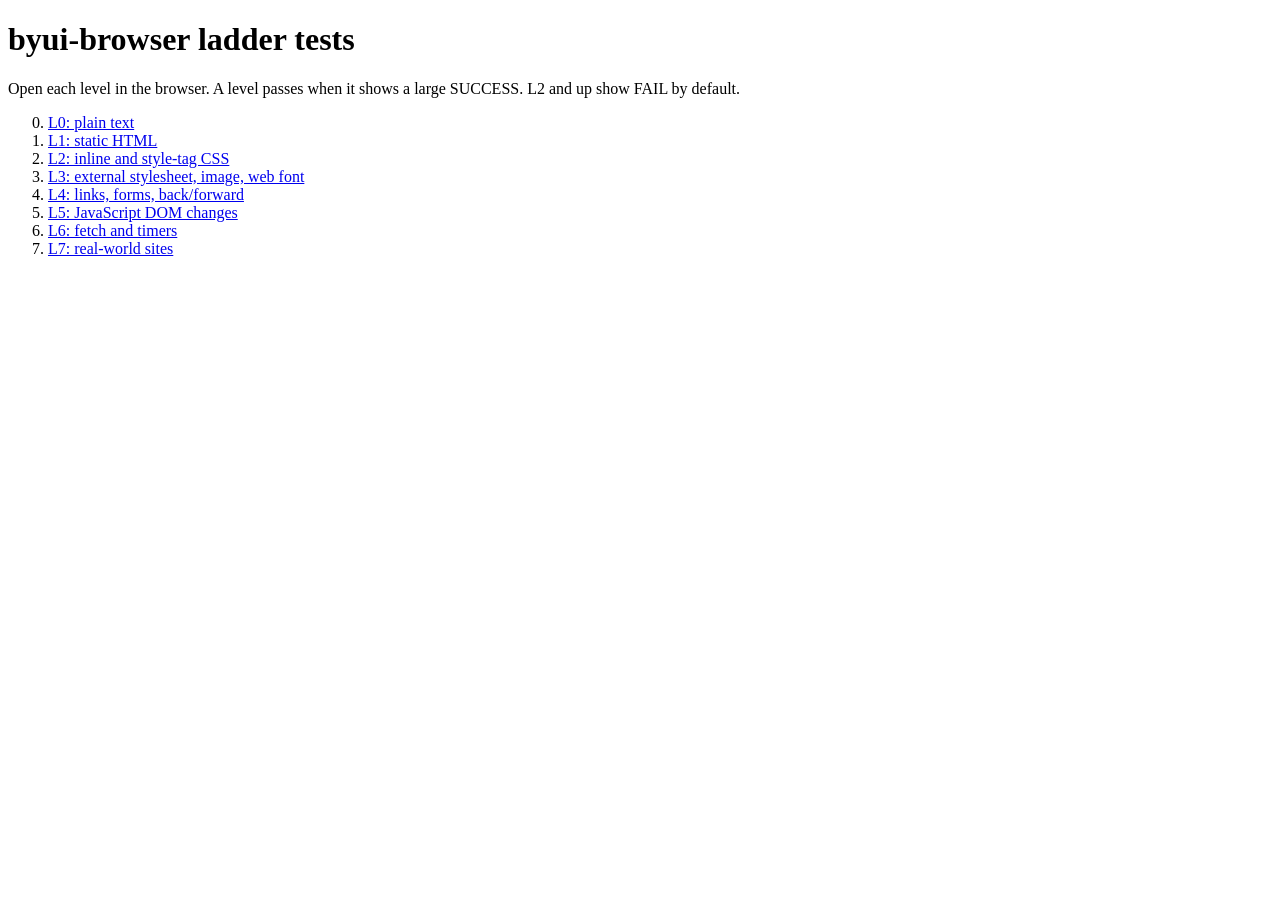
==== index.html @ 0501db8d "Add L0–L7 ladder test pages. Co-Authored-By: Claude Opus 5.5 <noreply@anthropic.com>" ====
<!DOCTYPE html>
<html><head><meta charset="utf-8"><title>byui-browser ladder</title></head>
<body>
<h1>byui-browser ladder tests</h1>
<p>Open each level in the browser. A level passes when it shows a large SUCCESS. L2 and up show FAIL by default.</p>
<ol start="0">
<li><a href="l0/">L0: plain text</a></li>
<li><a href="l1/">L1: static HTML</a></li>
<li><a href="l2/">L2: inline and style-tag CSS</a></li>
<li><a href="l3/">L3: external stylesheet, image, web font</a></li>
<li><a href="l4/">L4: links, forms, back/forward</a></li>
<li><a href="l5/">L5: JavaScript DOM changes</a></li>
<li><a href="l6/">L6: fetch and timers</a></li>
<li><a href="l7/">L7: real-world sites</a></li>
</ol>
</body></html>
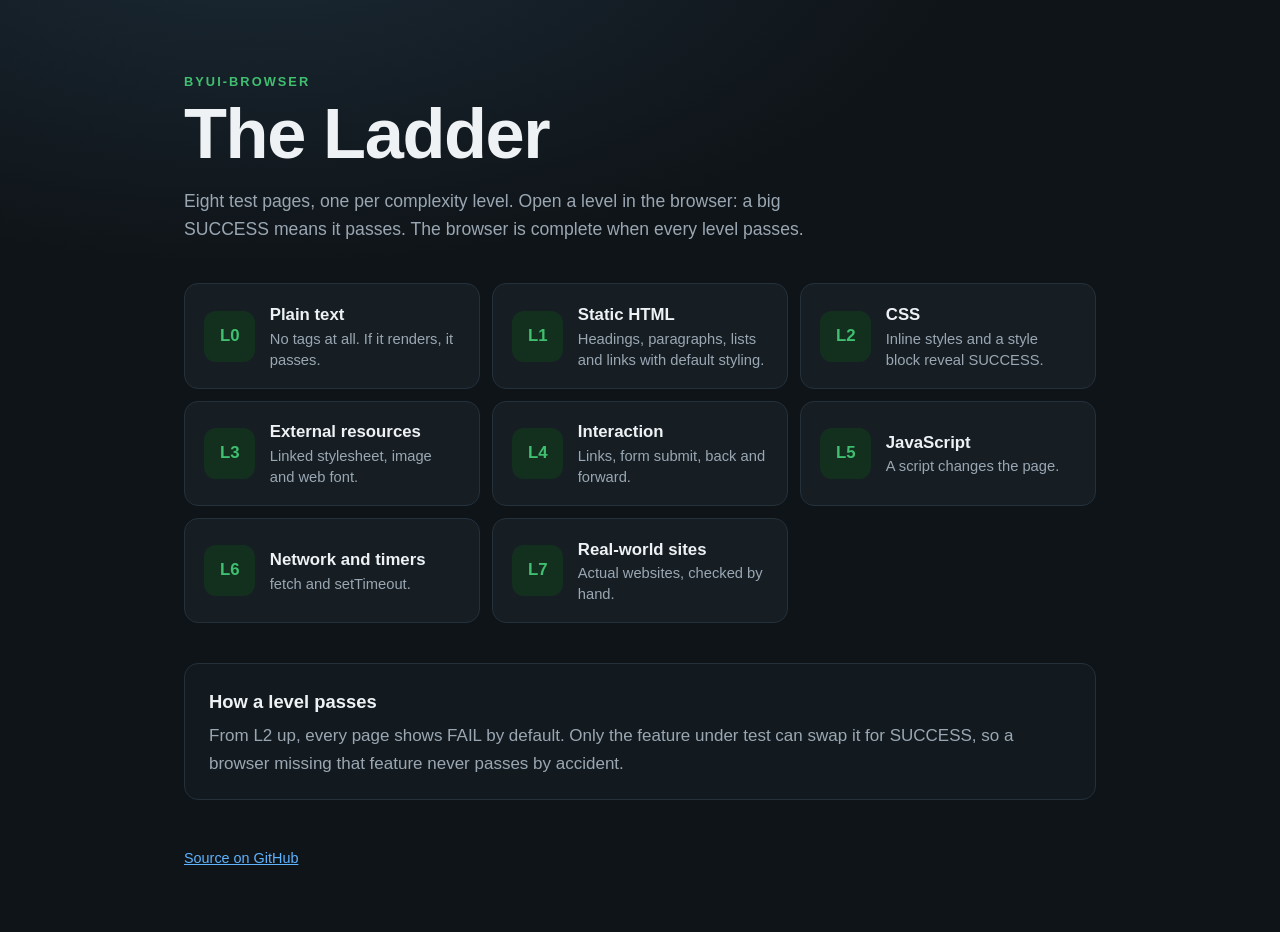
==== commit cc5af3c7: "Style the home page with a linked stylesheet. Co-Authored-By: Claude Opus 5.5 <noreply@anthropic.com" ====
--- a/index.html
+++ b/index.html
@@ -1,16 +1,30 @@
 <!DOCTYPE html>
-<html><head><meta charset="utf-8"><title>byui-browser ladder</title></head>
+<html lang="en"><head><meta charset="utf-8">
+<meta name="viewport" content="width=device-width, initial-scale=1">
+<title>byui-browser ladder</title>
+<link rel="stylesheet" href="assets/home.css?v=1">
+</head>
 <body>
-<h1>byui-browser ladder tests</h1>
-<p>Open each level in the browser. A level passes when it shows a large SUCCESS. L2 and up show FAIL by default.</p>
-<ol start="0">
-<li><a href="l0/">L0: plain text</a></li>
-<li><a href="l1/">L1: static HTML</a></li>
-<li><a href="l2/">L2: inline and style-tag CSS</a></li>
-<li><a href="l3/">L3: external stylesheet, image, web font</a></li>
-<li><a href="l4/">L4: links, forms, back/forward</a></li>
-<li><a href="l5/">L5: JavaScript DOM changes</a></li>
-<li><a href="l6/">L6: fetch and timers</a></li>
-<li><a href="l7/">L7: real-world sites</a></li>
+<header>
+<p class="kicker">byui-browser</p>
+<h1>The Ladder</h1>
+<p class="lede">Eight test pages, one per complexity level. Open a level in the browser: a big SUCCESS means it passes. The browser is complete when every level passes.</p>
+</header>
+<main>
+<ol class="levels" start="0">
+<li><a href="l0/"><span class="num">L0</span> <strong>Plain text</strong> <span class="what">No tags at all. If it renders, it passes.</span></a></li>
+<li><a href="l1/"><span class="num">L1</span> <strong>Static HTML</strong> <span class="what">Headings, paragraphs, lists and links with default styling.</span></a></li>
+<li><a href="l2/"><span class="num">L2</span> <strong>CSS</strong> <span class="what">Inline styles and a style block reveal SUCCESS.</span></a></li>
+<li><a href="l3/"><span class="num">L3</span> <strong>External resources</strong> <span class="what">Linked stylesheet, image and web font.</span></a></li>
+<li><a href="l4/"><span class="num">L4</span> <strong>Interaction</strong> <span class="what">Links, form submit, back and forward.</span></a></li>
+<li><a href="l5/"><span class="num">L5</span> <strong>JavaScript</strong> <span class="what">A script changes the page.</span></a></li>
+<li><a href="l6/"><span class="num">L6</span> <strong>Network and timers</strong> <span class="what">fetch and setTimeout.</span></a></li>
+<li><a href="l7/"><span class="num">L7</span> <strong>Real-world sites</strong> <span class="what">Actual websites, checked by hand.</span></a></li>
 </ol>
+<section class="rule">
+<h2>How a level passes</h2>
+<p>From L2 up, every page shows FAIL by default. Only the feature under test can swap it for SUCCESS, so a browser missing that feature never passes by accident.</p>
+</section>
+</main>
+<footer><p><a href="https://github.com/Willpatbarr/byui-browser-ladder">Source on GitHub</a></p></footer>
 </body></html>
--- a/assets/home.css
+++ b/assets/home.css
@@ -0,0 +1,29 @@
+/* Home page look. Linked, not inline, so a browser without CSS still gets clean plain HTML. */
+:root { --bg:#0f1418; --ink:#eef2f5; --muted:#9aa7b2; --line:#24303a; --card:#161e24;
+  --ok:#3fbf6f; --accent:#5fb3ff; }
+* { box-sizing:border-box; }
+body { margin:0; background:radial-gradient(1200px 600px at 20% -10%, #1b2a36 0%, var(--bg) 60%);
+  background-color:var(--bg); color:var(--ink); min-height:100vh;
+  font:17px/1.6 -apple-system,BlinkMacSystemFont,"Segoe UI",Roboto,sans-serif; }
+header, main, footer { max-width:60rem; margin:0 auto; padding:0 1.5rem; }
+header { padding-top:4.5rem; padding-bottom:2.5rem; }
+.kicker { margin:0; color:var(--ok); font-weight:700; letter-spacing:.16em; text-transform:uppercase; font-size:.8rem; }
+h1 { font-size:clamp(2.6rem,7vw,4.4rem); line-height:1.05; margin:.3rem 0 1rem; letter-spacing:-.02em; }
+.lede { max-width:40rem; color:var(--muted); font-size:1.1rem; margin:0; }
+.levels { list-style:none; padding:0; margin:0; display:grid; gap:12px;
+  grid-template-columns:repeat(auto-fill,minmax(min(260px,100%),1fr)); }
+.levels a { display:grid; grid-template-columns:3.2rem 1fr; grid-template-rows:auto auto; column-gap:.9rem;
+  height:100%; padding:1.1rem 1.2rem; background:var(--card); border:1px solid var(--line); border-radius:14px;
+  color:var(--ink); text-decoration:none; transition:transform .15s, border-color .15s, background .15s; }
+.levels a:hover, .levels a:focus-visible { transform:translateY(-2px); border-color:var(--ok); background:#1a242c; outline:none; }
+.num { grid-row:1 / span 2; align-self:center; display:flex; align-items:center; justify-content:center;
+  width:3.2rem; height:3.2rem; border-radius:12px; background:#13301f; color:var(--ok);
+  font-weight:800; font-size:1.05rem; font-variant-numeric:tabular-nums; }
+.levels strong { font-size:1.05rem; align-self:end; }
+.what { color:var(--muted); font-size:.92rem; line-height:1.4; }
+.rule { margin:2.5rem 0 0; padding:1.4rem 1.5rem; border:1px solid var(--line); border-radius:14px; background:rgba(22,30,36,.6); }
+.rule h2 { margin:0 0 .4rem; font-size:1.15rem; }
+.rule p { margin:0; color:var(--muted); }
+footer { padding-top:2rem; padding-bottom:3rem; font-size:.9rem; }
+footer a { color:var(--accent); }
+@media (max-width:600px){ header { padding-top:3rem; } }
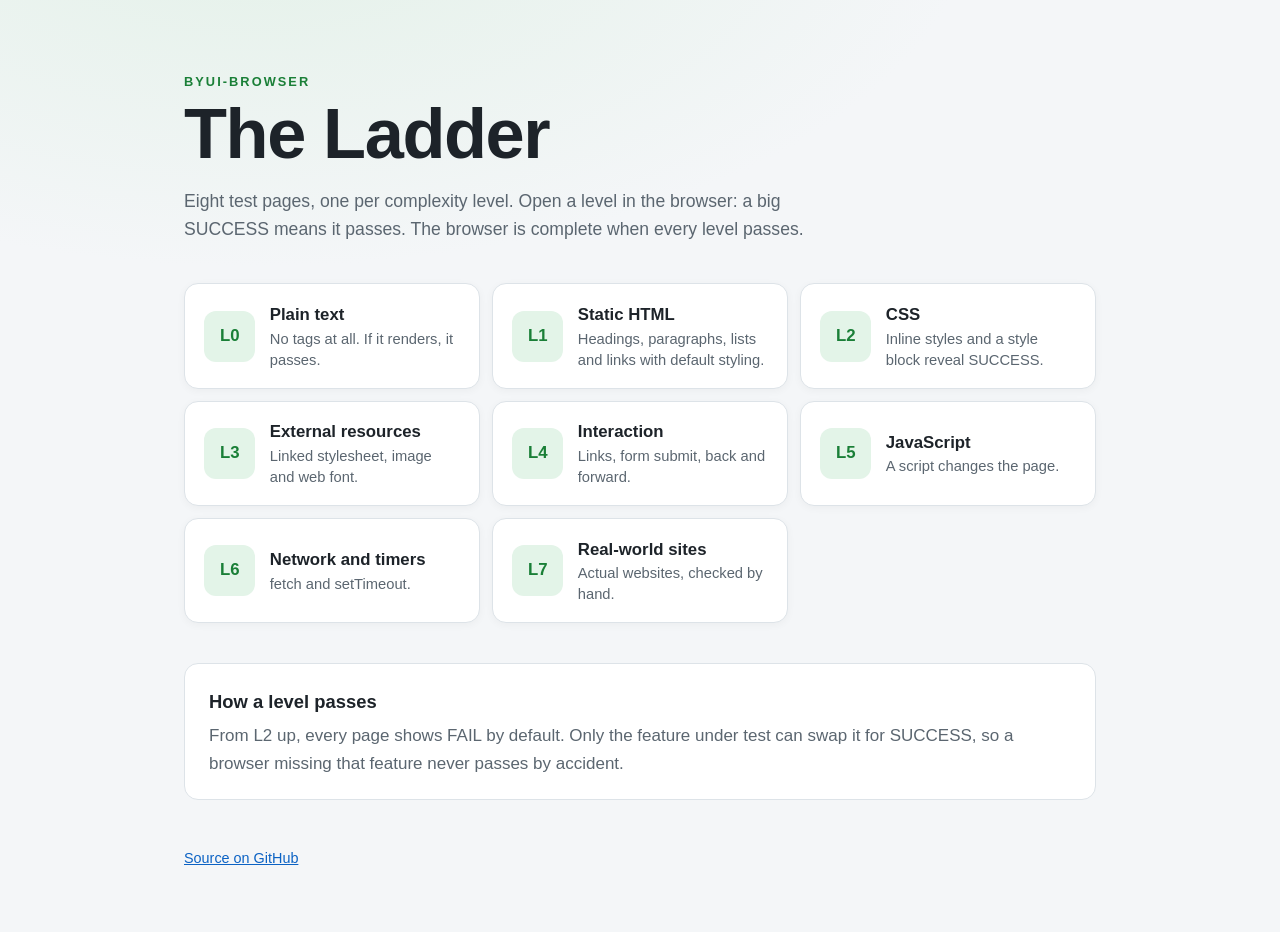
==== commit f5d1e428: "Home page: light theme to match the level pages. Co-Authored-By: Claude Opus 5.5 <noreply@anthropic." ====
--- a/index.html
+++ b/index.html
@@ -2,7 +2,7 @@
 <html lang="en"><head><meta charset="utf-8">
 <meta name="viewport" content="width=device-width, initial-scale=1">
 <title>byui-browser ladder</title>
-<link rel="stylesheet" href="assets/home.css?v=1">
+<link rel="stylesheet" href="assets/home.css?v=2">
 </head>
 <body>
 <header>
--- a/assets/home.css
+++ b/assets/home.css
@@ -1,8 +1,8 @@
 /* Home page look. Linked, not inline, so a browser without CSS still gets clean plain HTML. */
-:root { --bg:#0f1418; --ink:#eef2f5; --muted:#9aa7b2; --line:#24303a; --card:#161e24;
-  --ok:#3fbf6f; --accent:#5fb3ff; }
+:root { --bg:#f4f6f8; --ink:#1d2329; --muted:#5b6670; --line:#dde3e8; --card:#fff;
+  --ok:#1a7f37; --accent:#0b62c4; }
 * { box-sizing:border-box; }
-body { margin:0; background:radial-gradient(1200px 600px at 20% -10%, #1b2a36 0%, var(--bg) 60%);
+body { margin:0; background:radial-gradient(1200px 600px at 20% -10%, #e3f1e8 0%, var(--bg) 60%);
   background-color:var(--bg); color:var(--ink); min-height:100vh;
   font:17px/1.6 -apple-system,BlinkMacSystemFont,"Segoe UI",Roboto,sans-serif; }
 header, main, footer { max-width:60rem; margin:0 auto; padding:0 1.5rem; }
@@ -13,15 +13,15 @@
 .levels { list-style:none; padding:0; margin:0; display:grid; gap:12px;
   grid-template-columns:repeat(auto-fill,minmax(min(260px,100%),1fr)); }
 .levels a { display:grid; grid-template-columns:3.2rem 1fr; grid-template-rows:auto auto; column-gap:.9rem;
-  height:100%; padding:1.1rem 1.2rem; background:var(--card); border:1px solid var(--line); border-radius:14px;
+  height:100%; padding:1.1rem 1.2rem; background:var(--card); border:1px solid var(--line); border-radius:14px; box-shadow:0 2px 8px rgba(0,0,0,.04);
   color:var(--ink); text-decoration:none; transition:transform .15s, border-color .15s, background .15s; }
-.levels a:hover, .levels a:focus-visible { transform:translateY(-2px); border-color:var(--ok); background:#1a242c; outline:none; }
+.levels a:hover, .levels a:focus-visible { transform:translateY(-2px); border-color:var(--ok); background:#fbfdfc; box-shadow:0 6px 18px rgba(0,0,0,.07); outline:none; }
 .num { grid-row:1 / span 2; align-self:center; display:flex; align-items:center; justify-content:center;
-  width:3.2rem; height:3.2rem; border-radius:12px; background:#13301f; color:var(--ok);
+  width:3.2rem; height:3.2rem; border-radius:12px; background:#e3f4e8; color:var(--ok);
   font-weight:800; font-size:1.05rem; font-variant-numeric:tabular-nums; }
 .levels strong { font-size:1.05rem; align-self:end; }
 .what { color:var(--muted); font-size:.92rem; line-height:1.4; }
-.rule { margin:2.5rem 0 0; padding:1.4rem 1.5rem; border:1px solid var(--line); border-radius:14px; background:rgba(22,30,36,.6); }
+.rule { margin:2.5rem 0 0; padding:1.4rem 1.5rem; border:1px solid var(--line); border-radius:14px; background:var(--card); }
 .rule h2 { margin:0 0 .4rem; font-size:1.15rem; }
 .rule p { margin:0; color:var(--muted); }
 footer { padding-top:2rem; padding-bottom:3rem; font-size:.9rem; }
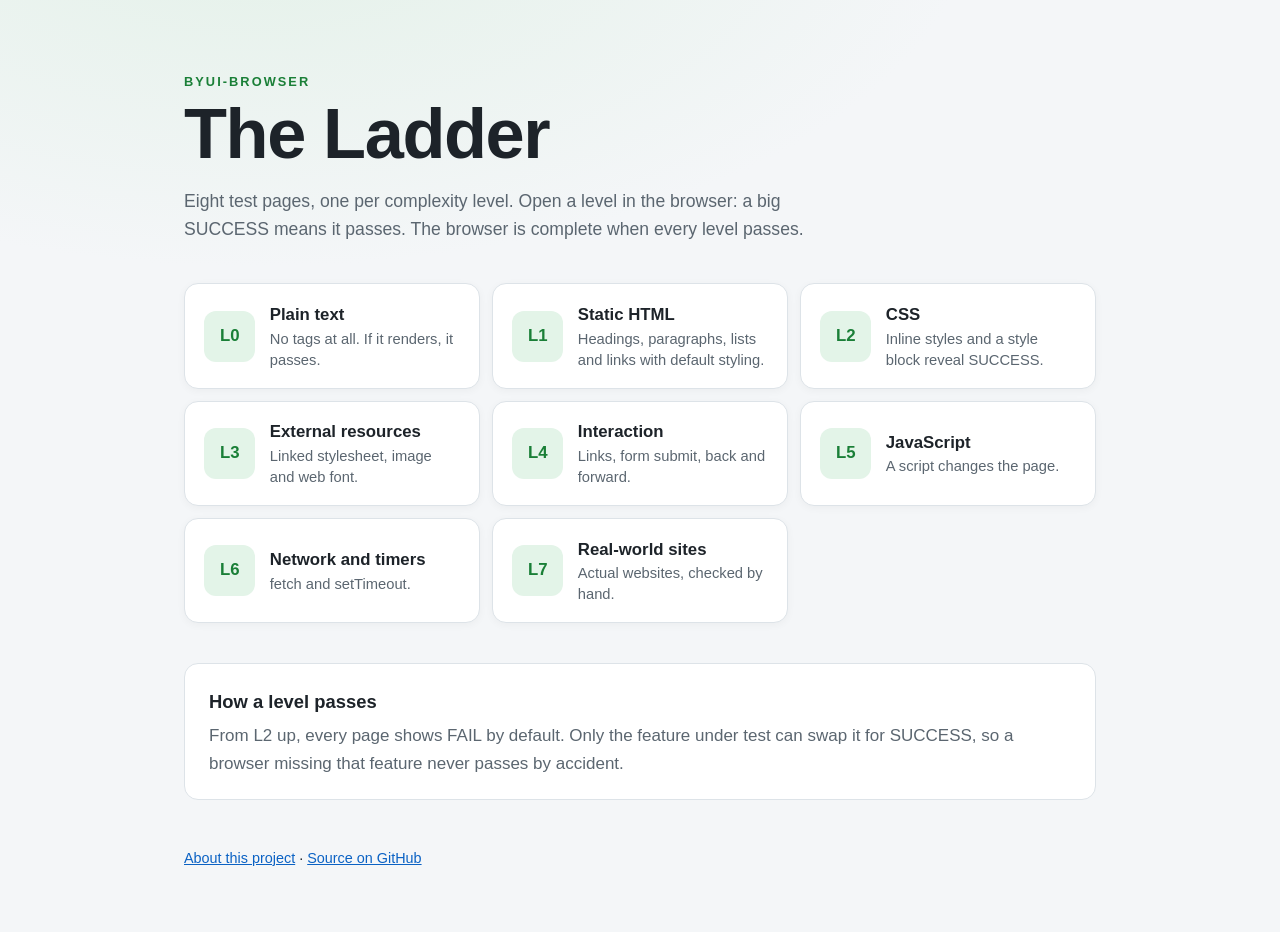
==== commit 3075b2e5: "Add the project write-up as /about/. Co-Authored-By: Claude Opus 5.5 <noreply@anthropic.com>" ====
--- a/index.html
+++ b/index.html
@@ -26,5 +26,5 @@
 <p>From L2 up, every page shows FAIL by default. Only the feature under test can swap it for SUCCESS, so a browser missing that feature never passes by accident.</p>
 </section>
 </main>
-<footer><p><a href="https://github.com/Willpatbarr/byui-browser-ladder">Source on GitHub</a></p></footer>
+<footer><p><a href="about/">About this project</a> · <a href="https://github.com/Willpatbarr/byui-browser-ladder">Source on GitHub</a></p></footer>
 </body></html>
